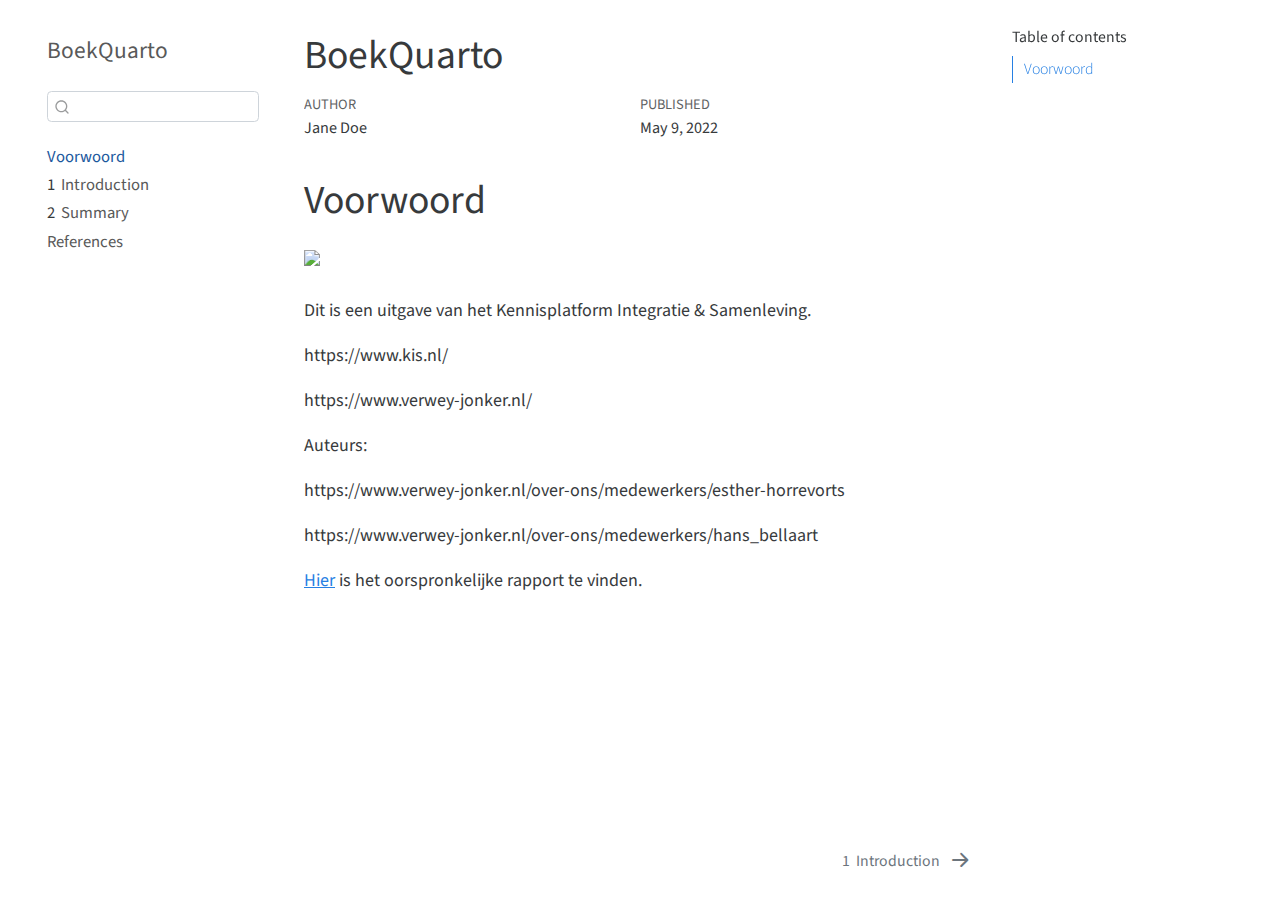
==== _book/index.html @ a066f630 "5-09-2022, aanpassingen" ====
<!DOCTYPE html>
<html xmlns="http://www.w3.org/1999/xhtml" lang="en" xml:lang="en"><head>

<meta charset="utf-8">
<meta name="generator" content="quarto-0.9.345">

<meta name="viewport" content="width=device-width, initial-scale=1.0, user-scalable=yes">

<meta name="author" content="Jane Doe">
<meta name="dcterms.date" content="2022-05-09">

<title>BoekQuarto</title>
<style>
code{white-space: pre-wrap;}
span.smallcaps{font-variant: small-caps;}
span.underline{text-decoration: underline;}
div.column{display: inline-block; vertical-align: top; width: 50%;}
div.hanging-indent{margin-left: 1.5em; text-indent: -1.5em;}
ul.task-list{list-style: none;}
</style>

<script src="site_libs/quarto-nav/quarto-nav.js"></script>
<script src="site_libs/quarto-nav/headroom.min.js"></script>
<script src="site_libs/clipboard/clipboard.min.js"></script>
<meta name="quarto:offset" content="./">
<script src="site_libs/quarto-search/autocomplete.umd.js"></script>
<script src="site_libs/quarto-search/fuse.min.js"></script>
<script src="site_libs/quarto-search/quarto-search.js"></script>
<link href="./intro.html" rel="next">
<script src="site_libs/quarto-html/quarto.js"></script>
<script src="site_libs/quarto-html/popper.min.js"></script>
<script src="site_libs/quarto-html/tippy.umd.min.js"></script>
<script src="site_libs/quarto-html/anchor.min.js"></script>
<link href="site_libs/quarto-html/tippy.css" rel="stylesheet">
<link id="quarto-text-highlighting-styles" href="site_libs/quarto-html/quarto-syntax-highlighting.css" rel="stylesheet">
<script src="site_libs/bootstrap/bootstrap.min.js"></script>
<link href="site_libs/bootstrap/bootstrap-icons.css" rel="stylesheet">
<link href="site_libs/bootstrap/bootstrap.min.css" rel="stylesheet">
<script id="quarto-search-options" type="application/json">{
  "location": "sidebar",
  "copy-button": false,
  "collapse-after": 3,
  "panel-placement": "start",
  "type": "textbox",
  "limit": 20,
  "language": {
    "search-no-results-text": "No results",
    "search-matching-documents-text": "matching documents",
    "search-copy-link-title": "Copy link to search",
    "search-hide-matches-text": "Hide additional matches",
    "search-more-match-text": "more match in this document",
    "search-more-matches-text": "more matches in this document",
    "search-clear-button-title": "Clear",
    "search-detached-cancel-button-title": "Cancel",
    "search-submit-button-title": "Submit"
  }
}</script>


</head>

<body class="nav-sidebar floating">

<div id="quarto-search-results"></div>
  <header id="quarto-header" class="headroom fixed-top">
  <nav class="quarto-secondary-nav" data-bs-toggle="collapse" data-bs-target="#quarto-sidebar" aria-controls="quarto-sidebar" aria-expanded="false" aria-label="Toggle sidebar navigation" onclick="if (window.quartoToggleHeadroom) { window.quartoToggleHeadroom(); }">
    <div class="container-fluid d-flex justify-content-between">
      <h1 class="quarto-secondary-nav-title">BoekQuarto</h1>
      <button type="button" class="quarto-btn-toggle btn" aria-label="Show secondary navigation">
        <i class="bi bi-chevron-right"></i>
      </button>
    </div>
  </nav>
</header>
<!-- content -->
<div id="quarto-content" class="quarto-container page-columns page-rows-contents page-layout-article">
<!-- sidebar -->
  <nav id="quarto-sidebar" class="sidebar collapse sidebar-navigation floating overflow-auto">
    <div class="pt-lg-2 mt-2 text-left sidebar-header">
    <div class="sidebar-title mb-0 py-0">
      <a href="./">BoekQuarto</a> 
    </div>
      </div>
      <div class="mt-2 flex-shrink-0 align-items-center">
        <div class="sidebar-search">
        <div id="quarto-search" class="" title="Search"></div>
        </div>
      </div>
    <div class="sidebar-menu-container"> 
    <ul class="list-unstyled mt-1">
        <li class="sidebar-item">
  <div class="sidebar-item-container"> 
  <a href="./index.html" class="sidebar-item-text sidebar-link active">Voorwoord</a>
  </div>
</li>
        <li class="sidebar-item">
  <div class="sidebar-item-container"> 
  <a href="./intro.html" class="sidebar-item-text sidebar-link"><span class="chapter-number">1</span>&nbsp; <span class="chapter-title">Introduction</span></a>
  </div>
</li>
        <li class="sidebar-item">
  <div class="sidebar-item-container"> 
  <a href="./summary.html" class="sidebar-item-text sidebar-link"><span class="chapter-number">2</span>&nbsp; <span class="chapter-title">Summary</span></a>
  </div>
</li>
        <li class="sidebar-item">
  <div class="sidebar-item-container"> 
  <a href="./references.html" class="sidebar-item-text sidebar-link">References</a>
  </div>
</li>
    </ul>
    </div>
</nav>
<!-- margin-sidebar -->
    <div id="quarto-margin-sidebar" class="sidebar margin-sidebar">
        <nav id="TOC" role="doc-toc">
    <h2 id="toc-title">Table of contents</h2>
   
  <ul>
  <li><a href="#voorwoord" id="toc-voorwoord" class="nav-link active" data-scroll-target="#voorwoord">Voorwoord</a></li>
  </ul>
</nav>
    </div>
<!-- main -->
<main class="content" id="quarto-document-content">

<header id="title-block-header" class="quarto-title-block default">
<div class="quarto-title">
<h1 class="title d-none d-lg-block">BoekQuarto</h1>
</div>





<div class="quarto-title-meta">

    <div>
    <div class="quarto-title-meta-heading">Author</div>
    <div class="quarto-title-meta-contents">
             <p>Jane Doe </p>
          </div>
  </div>
    
    <div>
    <div class="quarto-title-meta-heading">Published</div>
    <div class="quarto-title-meta-contents">
      <p class="date">May 9, 2022</p>
    </div>
  </div>
    
  </div>
  

</header>

<section id="voorwoord" class="level1 unnumbered">
<h1 class="unnumbered">Voorwoord</h1>
<p><img src="img/Voorkant.png" class="img-fluid"> <br> <br> Dit is een uitgave van het Kennisplatform Integratie &amp; Samenleving.</p>
<p>https://www.kis.nl/</p>
<p>https://www.verwey-jonker.nl/</p>
<p>Auteurs:</p>
<p>https://www.verwey-jonker.nl/over-ons/medewerkers/esther-horrevorts</p>
<p>https://www.verwey-jonker.nl/over-ons/medewerkers/hans_bellaart</p>
<p><a href="https://www.kis.nl/publicatie/leefomstandigheden-inwoners-met-een-antilliaanse-achtergrond-den-haag">Hier</a> is het oorspronkelijke rapport te vinden.</p>


</section>

</main> <!-- /main -->
<script id="quarto-html-after-body" type="application/javascript">
window.document.addEventListener("DOMContentLoaded", function (event) {
  const icon = "";
  const anchorJS = new window.AnchorJS();
  anchorJS.options = {
    placement: 'right',
    icon: icon
  };
  anchorJS.add('.anchored');
  const clipboard = new window.ClipboardJS('.code-copy-button', {
    target: function(trigger) {
      return trigger.previousElementSibling;
    }
  });
  clipboard.on('success', function(e) {
    // button target
    const button = e.trigger;
    // don't keep focus
    button.blur();
    // flash "checked"
    button.classList.add('code-copy-button-checked');
    var currentTitle = button.getAttribute("title");
    button.setAttribute("title", "Copied!");
    setTimeout(function() {
      button.setAttribute("title", currentTitle);
      button.classList.remove('code-copy-button-checked');
    }, 1000);
    // clear code selection
    e.clearSelection();
  });
  function tippyHover(el, contentFn) {
    const config = {
      allowHTML: true,
      content: contentFn,
      maxWidth: 500,
      delay: 100,
      arrow: false,
      appendTo: function(el) {
          return el.parentElement;
      },
      interactive: true,
      interactiveBorder: 10,
      theme: 'quarto',
      placement: 'bottom-start'
    };
    window.tippy(el, config); 
  }
  const noterefs = window.document.querySelectorAll('a[role="doc-noteref"]');
  for (var i=0; i<noterefs.length; i++) {
    const ref = noterefs[i];
    tippyHover(ref, function() {
      let href = ref.getAttribute('href');
      try { href = new URL(href).hash; } catch {}
      const id = href.replace(/^#\/?/, "");
      const note = window.document.getElementById(id);
      return note.innerHTML;
    });
  }
  var bibliorefs = window.document.querySelectorAll('a[role="doc-biblioref"]');
  for (var i=0; i<bibliorefs.length; i++) {
    const ref = bibliorefs[i];
    const cites = ref.parentNode.getAttribute('data-cites').split(' ');
    tippyHover(ref, function() {
      var popup = window.document.createElement('div');
      cites.forEach(function(cite) {
        var citeDiv = window.document.createElement('div');
        citeDiv.classList.add('hanging-indent');
        citeDiv.classList.add('csl-entry');
        var biblioDiv = window.document.getElementById('ref-' + cite);
        if (biblioDiv) {
          citeDiv.innerHTML = biblioDiv.innerHTML;
        }
        popup.appendChild(citeDiv);
      });
      return popup.innerHTML;
    });
  }
});
</script>
<nav class="page-navigation">
  <div class="nav-page nav-page-previous">
  </div>
  <div class="nav-page nav-page-next">
      <a href="./intro.html" class="pagination-link">
        <span class="nav-page-text"><span class="chapter-number">1</span>&nbsp; <span class="chapter-title">Introduction</span></span> <i class="bi bi-arrow-right-short"></i>
      </a>
  </div>
</nav>
</div> <!-- /content -->



</body></html>
---- _book/site_libs/quarto-html/tippy.css ----
.tippy-box[data-animation=fade][data-state=hidden]{opacity:0}[data-tippy-root]{max-width:calc(100vw - 10px)}.tippy-box{position:relative;background-color:#333;color:#fff;border-radius:4px;font-size:14px;line-height:1.4;white-space:normal;outline:0;transition-property:transform,visibility,opacity}.tippy-box[data-placement^=top]>.tippy-arrow{bottom:0}.tippy-box[data-placement^=top]>.tippy-arrow:before{bottom:-7px;left:0;border-width:8px 8px 0;border-top-color:initial;transform-origin:center top}.tippy-box[data-placement^=bottom]>.tippy-arrow{top:0}.tippy-box[data-placement^=bottom]>.tippy-arrow:before{top:-7px;left:0;border-width:0 8px 8px;border-bottom-color:initial;transform-origin:center bottom}.tippy-box[data-placement^=left]>.tippy-arrow{right:0}.tippy-box[data-placement^=left]>.tippy-arrow:before{border-width:8px 0 8px 8px;border-left-color:initial;right:-7px;transform-origin:center left}.tippy-box[data-placement^=right]>.tippy-arrow{left:0}.tippy-box[data-placement^=right]>.tippy-arrow:before{left:-7px;border-width:8px 8px 8px 0;border-right-color:initial;transform-origin:center right}.tippy-box[data-inertia][data-state=visible]{transition-timing-function:cubic-bezier(.54,1.5,.38,1.11)}.tippy-arrow{width:16px;height:16px;color:#333}.tippy-arrow:before{content:"";position:absolute;border-color:transparent;border-style:solid}.tippy-content{position:relative;padding:5px 9px;z-index:1}
---- _book/site_libs/quarto-html/quarto-syntax-highlighting.css ----
/* quarto syntax highlight colors */
:root {
  --quarto-hl-ot-color: #003B4F;
  --quarto-hl-at-color: #657422;
  --quarto-hl-ss-color: #20794D;
  --quarto-hl-an-color: #5E5E5E;
  --quarto-hl-fu-color: #4758AB;
  --quarto-hl-st-color: #20794D;
  --quarto-hl-cf-color: #003B4F;
  --quarto-hl-op-color: #5E5E5E;
  --quarto-hl-er-color: #AD0000;
  --quarto-hl-bn-color: #AD0000;
  --quarto-hl-al-color: #AD0000;
  --quarto-hl-va-color: #111111;
  --quarto-hl-bu-color: inherit;
  --quarto-hl-ex-color: inherit;
  --quarto-hl-pp-color: #AD0000;
  --quarto-hl-in-color: #5E5E5E;
  --quarto-hl-vs-color: #20794D;
  --quarto-hl-wa-color: #5E5E5E;
  --quarto-hl-do-color: #5E5E5E;
  --quarto-hl-im-color: #00769E;
  --quarto-hl-ch-color: #20794D;
  --quarto-hl-dt-color: #AD0000;
  --quarto-hl-fl-color: #AD0000;
  --quarto-hl-co-color: #5E5E5E;
  --quarto-hl-cv-color: #5E5E5E;
  --quarto-hl-cn-color: #8f5902;
  --quarto-hl-sc-color: #5E5E5E;
  --quarto-hl-dv-color: #AD0000;
  --quarto-hl-kw-color: #003B4F;
}

/* other quarto variables */
:root {
  --quarto-font-monospace: SFMono-Regular, Menlo, Monaco, Consolas, "Liberation Mono", "Courier New", monospace;
}

code span {
  color: #003B4F;
}

code.sourceCode > span {
  color: #003B4F;
}

div.sourceCode,
div.sourceCode pre.sourceCode {
  color: #003B4F;
}

code span.ot {
  color: #003B4F;
}

code span.at {
  color: #657422;
}

code span.ss {
  color: #20794D;
}

code span.an {
  color: #5E5E5E;
}

code span.fu {
  color: #4758AB;
}

code span.st {
  color: #20794D;
}

code span.cf {
  color: #003B4F;
}

code span.op {
  color: #5E5E5E;
}

code span.er {
  color: #AD0000;
}

code span.bn {
  color: #AD0000;
}

code span.al {
  color: #AD0000;
}

code span.va {
  color: #111111;
}

code span.pp {
  color: #AD0000;
}

code span.in {
  color: #5E5E5E;
}

code span.vs {
  color: #20794D;
}

code span.wa {
  color: #5E5E5E;
  font-style: italic;
}

code span.do {
  color: #5E5E5E;
  font-style: italic;
}

code span.im {
  color: #00769E;
}

code span.ch {
  color: #20794D;
}

code span.dt {
  color: #AD0000;
}

code span.fl {
  color: #AD0000;
}

code span.co {
  color: #5E5E5E;
}

code span.cv {
  color: #5E5E5E;
  font-style: italic;
}

code span.cn {
  color: #8f5902;
}

code span.sc {
  color: #5E5E5E;
}

code span.dv {
  color: #AD0000;
}

code span.kw {
  color: #003B4F;
}

.prevent-inlining {
  content: "</";
}

/*# sourceMappingURL=debc5d5d77c3f9108843748ff7464032.css.map */
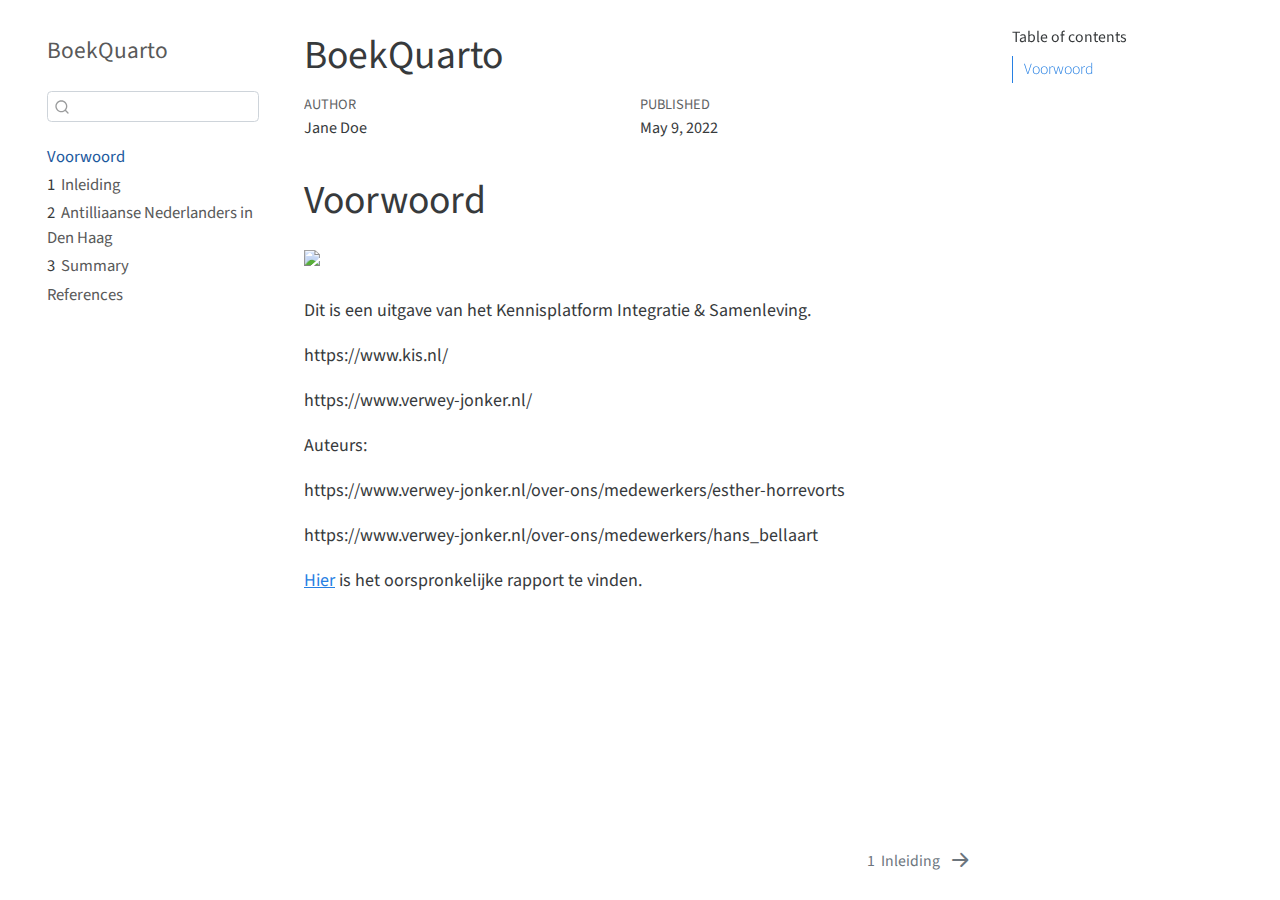
==== commit 7c6171a7: "5-09-2022, nieuwe documenten plaatsen" ====
--- a/_book/index.html
+++ b/_book/index.html
@@ -26,7 +26,7 @@
 <script src="site_libs/quarto-search/autocomplete.umd.js"></script>
 <script src="site_libs/quarto-search/fuse.min.js"></script>
 <script src="site_libs/quarto-search/quarto-search.js"></script>
-<link href="./intro.html" rel="next">
+<link href="./00-inl.html" rel="next">
 <script src="site_libs/quarto-html/quarto.js"></script>
 <script src="site_libs/quarto-html/popper.min.js"></script>
 <script src="site_libs/quarto-html/tippy.umd.min.js"></script>
@@ -95,12 +95,17 @@
 </li>
         <li class="sidebar-item">
   <div class="sidebar-item-container"> 
-  <a href="./intro.html" class="sidebar-item-text sidebar-link"><span class="chapter-number">1</span>&nbsp; <span class="chapter-title">Introduction</span></a>
-  </div>
-</li>
-        <li class="sidebar-item">
-  <div class="sidebar-item-container"> 
-  <a href="./summary.html" class="sidebar-item-text sidebar-link"><span class="chapter-number">2</span>&nbsp; <span class="chapter-title">Summary</span></a>
+  <a href="./00-inl.html" class="sidebar-item-text sidebar-link"><span class="chapter-number">1</span>&nbsp; <span class="chapter-title">Inleiding</span></a>
+  </div>
+</li>
+        <li class="sidebar-item">
+  <div class="sidebar-item-container"> 
+  <a href="./01-ant.html" class="sidebar-item-text sidebar-link"><span class="chapter-number">2</span>&nbsp; <span class="chapter-title">Antilliaanse Nederlanders in Den Haag</span></a>
+  </div>
+</li>
+        <li class="sidebar-item">
+  <div class="sidebar-item-container"> 
+  <a href="./summary.html" class="sidebar-item-text sidebar-link"><span class="chapter-number">3</span>&nbsp; <span class="chapter-title">Summary</span></a>
   </div>
 </li>
         <li class="sidebar-item">
@@ -251,8 +256,8 @@
   <div class="nav-page nav-page-previous">
   </div>
   <div class="nav-page nav-page-next">
-      <a href="./intro.html" class="pagination-link">
-        <span class="nav-page-text"><span class="chapter-number">1</span>&nbsp; <span class="chapter-title">Introduction</span></span> <i class="bi bi-arrow-right-short"></i>
+      <a href="./00-inl.html" class="pagination-link">
+        <span class="nav-page-text"><span class="chapter-number">1</span>&nbsp; <span class="chapter-title">Inleiding</span></span> <i class="bi bi-arrow-right-short"></i>
       </a>
   </div>
 </nav>
